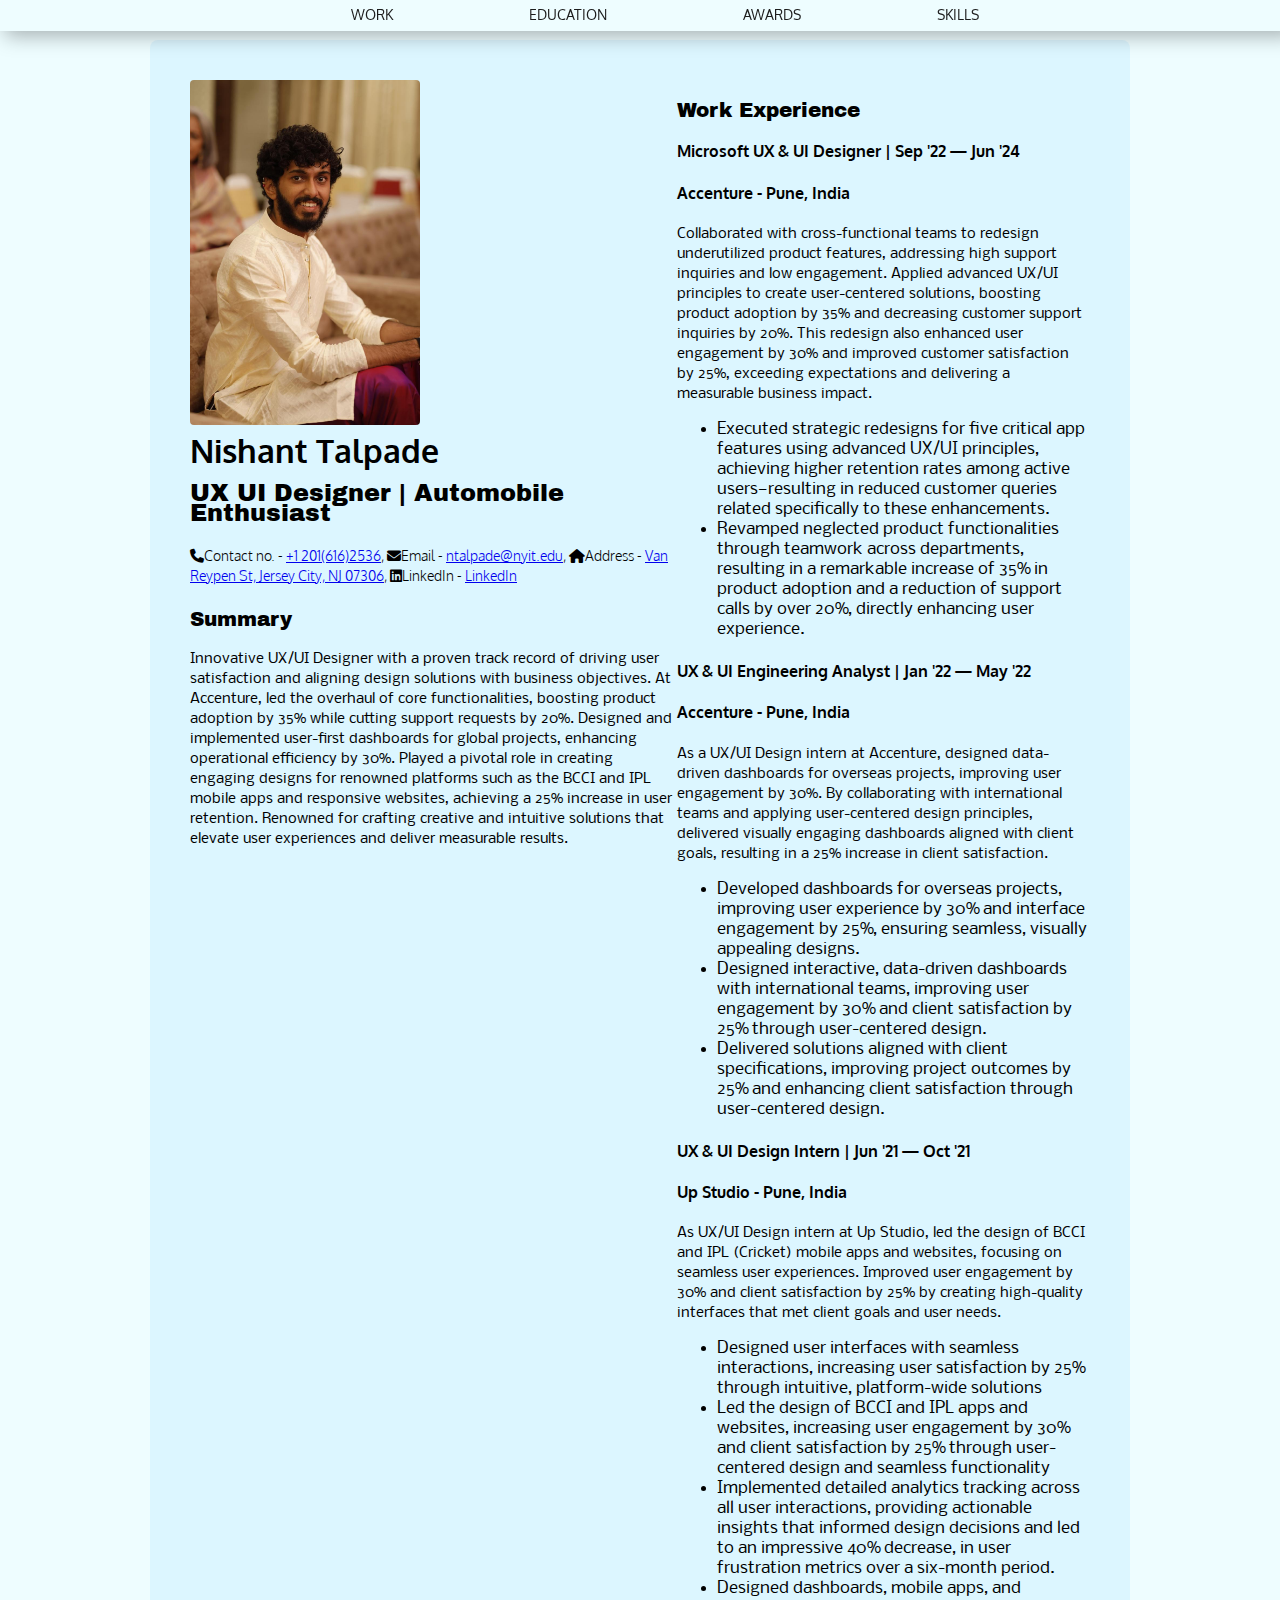
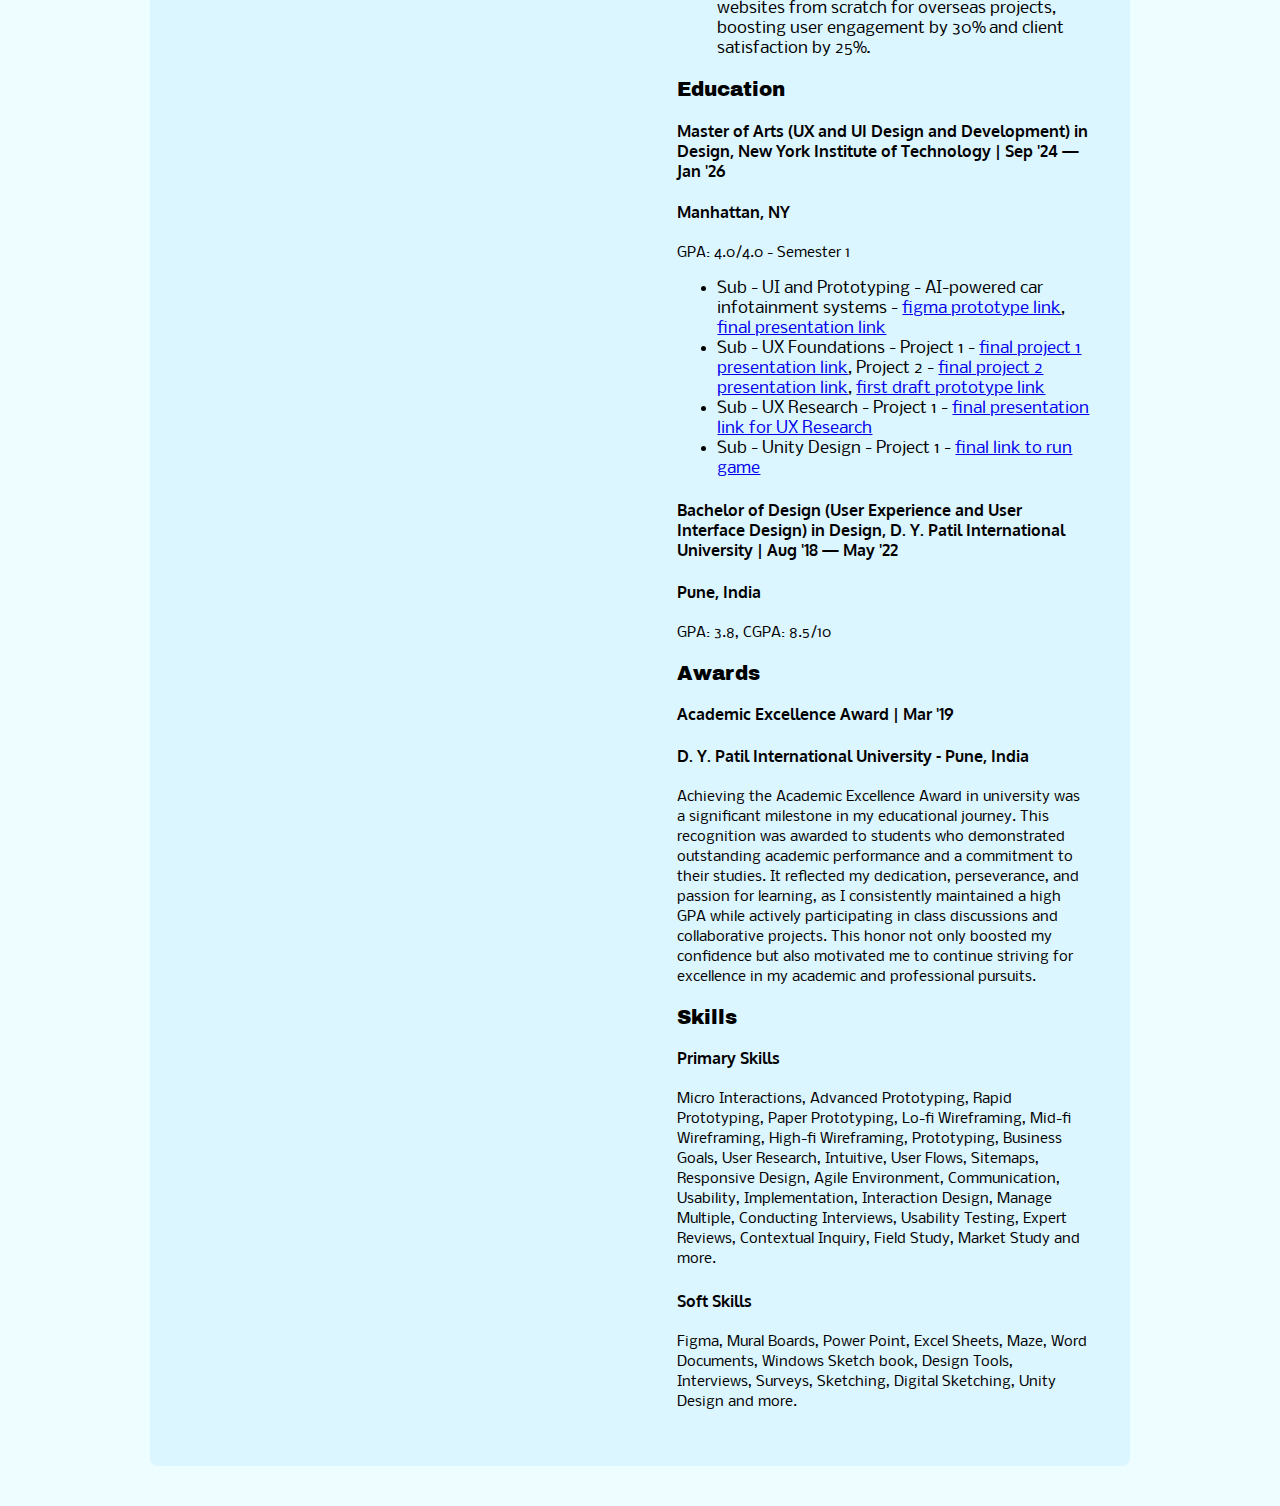
==== index.html @ f49a951a "Added div section 1 in html and seperated it from main section" ====
<html>

<head>

  <!-- Link to text fonts from google fonts -->
  <link rel="preconnect" href="https://fonts.googleapis.com">
  <link rel="preconnect" href="https://fonts.gstatic.com" crossorigin>
  <link href="https://fonts.googleapis.com/css2?family=Archivo+Black&family=Nobile&family=Oxygen&display=swap"
    rel="stylesheet">
  <link rel="stylesheet" href="https://cdnjs.cloudflare.com/ajax/libs/font-awesome/6.7.2/css/all.min.css"
    integrity="sha512-Evv84Mr4kqVGRNSgIGL/F/aIDqQb7xQ2vcrdIwxfjThSH8CSR7PBEakCr51Ck+w+/U6swU2Im1vVX0SVk9ABhg=="
    crossorigin="anonymous" referrerpolicy="no-referrer" />

  <link rel="stylesheet" href="styles.css"> <!-- Linking CSS -->
  <meta name="viewport" content="width=device-width, initial-scale=1.0">
</head>

<body>
  <nav>
    <ul class="menu-container">
      <li><a href="#work">work</a></li>
      <li><a href="#education">education</a></li>
      <li><a href="#awards">awards</a></li>
      <li><a href="#skills">skills</a></li>
    </ul>

  </nav>
  <div class="container">
    <div class="section1">
      <aside class="sidebar">
        <figure class="headshot">
          <!--headshot image here-->
          <img src="img/Nishant Profile.jpg" alt="nishant profile image" />
  
        </figure>
      </aside>

      <!-- Personal Details section -->
      <header>
        <h1>Nishant Talpade</h1>
        <h2>UX UI Designer | Automobile Enthusiast</h2>
        <h5><i class="fa-solid fa-phone"></i>Contact no. - <a href="+1 201(616)2536">+1 201(616)2536</a>,
          <i class="fa-solid fa-envelope"></i>Email - <a href="ntalpade@nyit.edu">ntalpade@nyit.edu</a>,
          <i class="fa-solid fa-house"></i>Address - <a href="https://maps.app.goo.gl/MZr3hN2otHsZEBND6">Van
            Reypen St, Jersey City, NJ 07306</a>, <i class="fa-brands fa-linkedin"></i>LinkedIn -
          <a href="https://www.linkedin.com/in/nishant-talpade-uxuidesigner-experienced/">LinkedIn</a>
        </h5>
      </header>

      <!-- Summary section -->
      <section class="summary">
        <h3>Summary</h3>
        <p> Innovative UX/UI Designer with a proven track record of driving user satisfaction and aligning design
          solutions with business objectives. At Accenture, led the overhaul of
          core functionalities, boosting product adoption by 35% while cutting support requests by 20%. Designed and
          implemented user-first dashboards for global projects,
          enhancing operational efficiency by 30%. Played a pivotal role in creating engaging designs for renowned
          platforms such as the BCCI and IPL mobile apps and responsive
          websites, achieving a 25% increase in user retention. Renowned for crafting creative and intuitive solutions
          that elevate user experiences and deliver measurable results.</p>

      </section>

    </div>
    
    <main class="content">
      <!-- Work section -->
      <section class="work-history" id="work-history">
        <article class="work">
          <h3>Work Experience</h3>
          <h4> Microsoft UX & UI Designer | Sep '22 — Jun '24</h4>
          <h4>Accenture - Pune, India</h4>

          <p> Collaborated with cross-functional teams to redesign underutilized product features, addressing high
            support inquiries and low engagement. Applied advanced UX/UI
            principles to create user-centered solutions, boosting product adoption by 35% and decreasing customer
            support inquiries by 20%. This redesign also enhanced user
            engagement by 30% and improved customer satisfaction by 25%, exceeding expectations and delivering a
            measurable business impact.</p>

          <ul class="bullet-points">
            <li>Executed strategic redesigns for five critical app features using advanced UX/UI principles, achieving
              higher retention rates among active users—resulting in reduced
              customer queries related specifically to these enhancements.</li>
            <li>Revamped neglected product functionalities through teamwork across departments, resulting in a
              remarkable increase of 35% in product adoption and a reduction of
              support calls by over 20%, directly enhancing user experience.</li>
          </ul>


        </article>
      </section>
      <!-- Work section -->
      <section class="work-history" id="work-history">
        <article class="work">
          <h4>UX & UI Engineering Analyst | Jan '22 — May '22</h4>
          <h4>Accenture - Pune, India</h4>

          <p> As a UX/UI Design intern at Accenture, designed data-driven dashboards for overseas projects, improving
            user engagement by 30%. By collaborating with international
            teams and applying user-centered design principles, delivered visually engaging dashboards aligned with
            client goals, resulting in a 25% increase in
            client satisfaction.</p>

          <ul class="bullet-points">
            <li>Developed dashboards for overseas projects, improving user experience by 30% and interface engagement by
              25%, ensuring seamless,
              visually appealing designs.</li>
            <li> Designed interactive, data-driven dashboards with international teams, improving user engagement by 30%
              and client
              satisfaction by 25% through user-centered design.</li>
            <li> Delivered solutions aligned with client specifications, improving project outcomes by 25% and enhancing
              client satisfaction through user-centered design.
            </li>
          </ul>


        </article>
      </section>

      <!-- Work section -->
      <section class="work-history" id="work-history">
        <article class="work">
          <h4>UX & UI Design Intern | Jun '21 — Oct '21</h4>
          <h4>Up Studio - Pune, India</h4>

          <p>As UX/UI Design intern at Up Studio, led the design of BCCI and IPL (Cricket) mobile apps and websites,
            focusing on seamless user experiences. Improved user
            engagement by 30% and client satisfaction by 25% by creating high-quality interfaces that met client goals
            and user needs.</p>

          <ul class="bullet-points">
            <li>Designed user interfaces with seamless interactions, increasing user satisfaction by 25% through
              intuitive, platform-wide solutions
            </li>
            <li>Led the design of BCCI and IPL apps and websites, increasing user engagement by 30% and client
              satisfaction by 25% through user-centered design and seamless
              functionality</li>
            <li>Implemented detailed analytics tracking across all user interactions, providing actionable insights that
              informed design decisions and led to an impressive 40% decrease,
              in user frustration metrics over a six-month period.</li>
            <li>Designed dashboards, mobile apps, and websites from scratch for overseas projects, boosting user
              engagement by 30% and client satisfaction by 25%.</li>
          </ul>


        </article>
      </section>
      </section>

      <!-- Education section -->
      <section class="education" id="education">
        <article class="education">
          <h3>Education</h3>
          <h4>Master of Arts (UX and UI Design and Development) in Design, New York Institute of Technology |
            Sep '24 — Jan '26</h4>
          <h4>Manhattan, NY</h4>

          <p>GPA: 4.0/4.0 - Semester 1</p>
          <ul class="bullet-points">
            <li>Sub - UI and Prototyping - AI-powered car infotainment systems - <a
                href="https://www.figma.com/proto/tv7R2EOJe2W295MR6ABLVs/Sub---UI-and-Prototyping?page-id=369%3A9132&node-id=537-70006&p=f&viewport=858%2C301%2C0.03&t=QHUsijRQCb39OyJa-1&scaling=scale-down-width&content-scaling=fixed&starting-point-node-id=537%3A70006">figma
                prototype link</a>, <a
                href="https://www.figma.com/deck/8XWHKlDjfhBZQDBjOPRMLF/UI-and-Prototyping-Final-Presentation?node-id=1-540&viewport=-110%2C-43%2C0.61&t=Wlf7tBzmVVCei0SN-1&scaling=min-zoom&content-scaling=fixed&page-id=0%3A1">final
                presentation link</a></li>
            <li>Sub - UX Foundations - Project 1 - <a
                href="file:///I:/All%20Sem%201%20Assignments/First%20Sem/UX%20Foundations/MIDTERM/AI%20Health%20App%20-%20Midterm%201%20Draft.pdf">final
                project 1 presentation link</a>, Project 2 - <a
                href="https://www.figma.com/deck/SBlb05Wq1T7MlcqHh2e6oq/UX-Foundations-Final-Presentation?node-id=1-540&viewport=-110%2C-43%2C0.61&t=RbsFXATZMjOwNKlD-1&scaling=min-zoom&content-scaling=fixed&page-id=0%3A1">final
                project 2 presentation link</a>, <a
                href="https://www.figma.com/proto/3WIqPU7aNrnAxj6YECKgXS/FAAAAR---Food-app---UX-Foundations?page-id=0%3A1&node-id=2045-18192&viewport=198%2C269%2C0.05&t=TYfSsDPglVxTD3EI-1&scaling=scale-down&content-scaling=fixed&starting-point-node-id=99%3A21542">first
                draft prototype link</a></li>
            <li>Sub - UX Research - Project 1 - <a
                href="https://docs.google.com/presentation/d/1qrDFotL5lj5WwEqTx9451JaN1aOUIyP12IfZ9dI-0uM/edit#slide=id.p">final
                presentation link for UX Research</a></li>
            <li>Sub - Unity Design - Project 1 - <a href="https://ntalpade.itch.io/finalproject2dgame">final link to run
                game</a></li>

          </ul>
          <h4>Bachelor of Design (User Experience and User Interface Design) in Design, D. Y.
            Patil International University | Aug '18 — May '22</h4>
          <h4>Pune, India</h4>
          <p>GPA: 3.8, CGPA: 8.5/10</p>

        </article>
      </section>

      <!-- Awards section -->
      <section class="awards" id="awards">
        <article class="awards achieved">
          <h3>Awards</h3>
          <h4>Academic Excellence Award | Mar '19</h4>
          <h4>D. Y. Patil International University - Pune, India</h4>

          <p>Achieving the Academic Excellence Award in university was a significant milestone in my educational
            journey. This recognition was awarded to students who
            demonstrated outstanding academic performance and a commitment to their studies. It reflected my dedication,
            perseverance, and passion for learning, as I consistently
            maintained a high GPA while actively participating in class discussions and collaborative projects. This
            honor not only boosted my confidence but also motivated me to
            continue striving for excellence in my academic and professional pursuits.</p>
        </article>
      </section>

      <!-- Skills section -->

      <section class="skills" id="skills">
        <article class="primary skills and soft skills">
          <h3>Skills</h3>
          <h4>Primary Skills</h4>
          <p> Micro Interactions, Advanced Prototyping, Rapid Prototyping, Paper Prototyping, Lo-fi Wireframing, Mid-fi
            Wireframing, High-fi Wireframing, Prototyping, Business
            Goals, User Research, Intuitive, User Flows, Sitemaps, Responsive Design, Agile Environment, Communication,
            Usability, Implementation, Interaction Design, Manage
            Multiple, Conducting Interviews, Usability Testing, Expert Reviews, Contextual Inquiry, Field Study, Market
            Study and more.</p>

          <h4>Soft Skills</h4>
          <p> Figma, Mural Boards, Power Point, Excel Sheets, Maze, Word Documents, Windows Sketch book, Design Tools,
            Interviews, Surveys, Sketching, Digital Sketching, Unity
            Design and more.</p>
        </article>
      </section>

      <section class="information">

      </section>
      <section class="education">

      </section>
      <section class="skills">

      </section>
      <section class certifications>

      </section>

    </main>
  </div>
  <footer>

  </footer>
</body>

</html>
---- styles.css ----
html {
  scroll-behavior: smooth;
}


body {
    background-color: #eefdff;
    font-family: "Nobile", serif;
    line-height: 20px;

    
}

.container {
    display:flex;
    width: 900px;
    padding: 40px;
    margin: 40px auto;
    background-color: #dcf6ff;
    border-radius: 8px;
}


.headshot img{
    width: 230px;  /* Set width */
    height: auto;  /* Set height */
    border-radius: 4px;
    
  }

  .headshot {
    margin-left: 0px!important; 
    margin-top: 0px;
  }

h1 {
    font-family: "Oxygen", serif;
  font-weight: 900;
  font-style: normal;
  font-size: 32px;
  margin-top: 0px;
  

}

h2 {
    font-family: "Archivo Black", serif;
  font-weight: 400;
  font-style: normal;
  font-size: 24px;


}

h3 {
    font-family: "Archivo Black", serif;
  font-weight: 400;
  font-style: normal;
  font-size: 20px;


}

h4 {
    font-family: "Oxygen", serif;
  font-weight: 900;
  font-style: normal;
  font-size: 16px;

}

h5 { 
  font-family: "Oxygen", serif;
  font-weight: 300;
  font-style: normal;
  font-size: 14px;
}

p {
    font-family: "Nobile", serif;
  font-weight: 400;
  font-style: normal;
  font-size: 14px;


}

nav {
  background-color: #eefdff;
  padding: 5px;
  filter: drop-shadow(5px 5px 10px rgba(0, 0, 0, 0.3));
  position: fixed; /* Sticks the navbar to the top */
      top: 0;
      left: 0;
      width: 100%;

}

nav ul {
  list-style: none;
  display: flex;
  justify-content: space-evenly;
  width: 900px;
  margin: 0px auto;
}

.menu-container li a{
  color: #1c1c1c;
  text-decoration: none;
  text-transform: uppercase;
  font-size: 14px;
  font-family: "Oxygen", serif



}

.sidebar {
  max-height: 346px;
}

/*for mobile*/
@media screen and (max-width: 576px) {
  .container {
    display: block;
    flex-direction: column-reverse;
  }
  
  
}
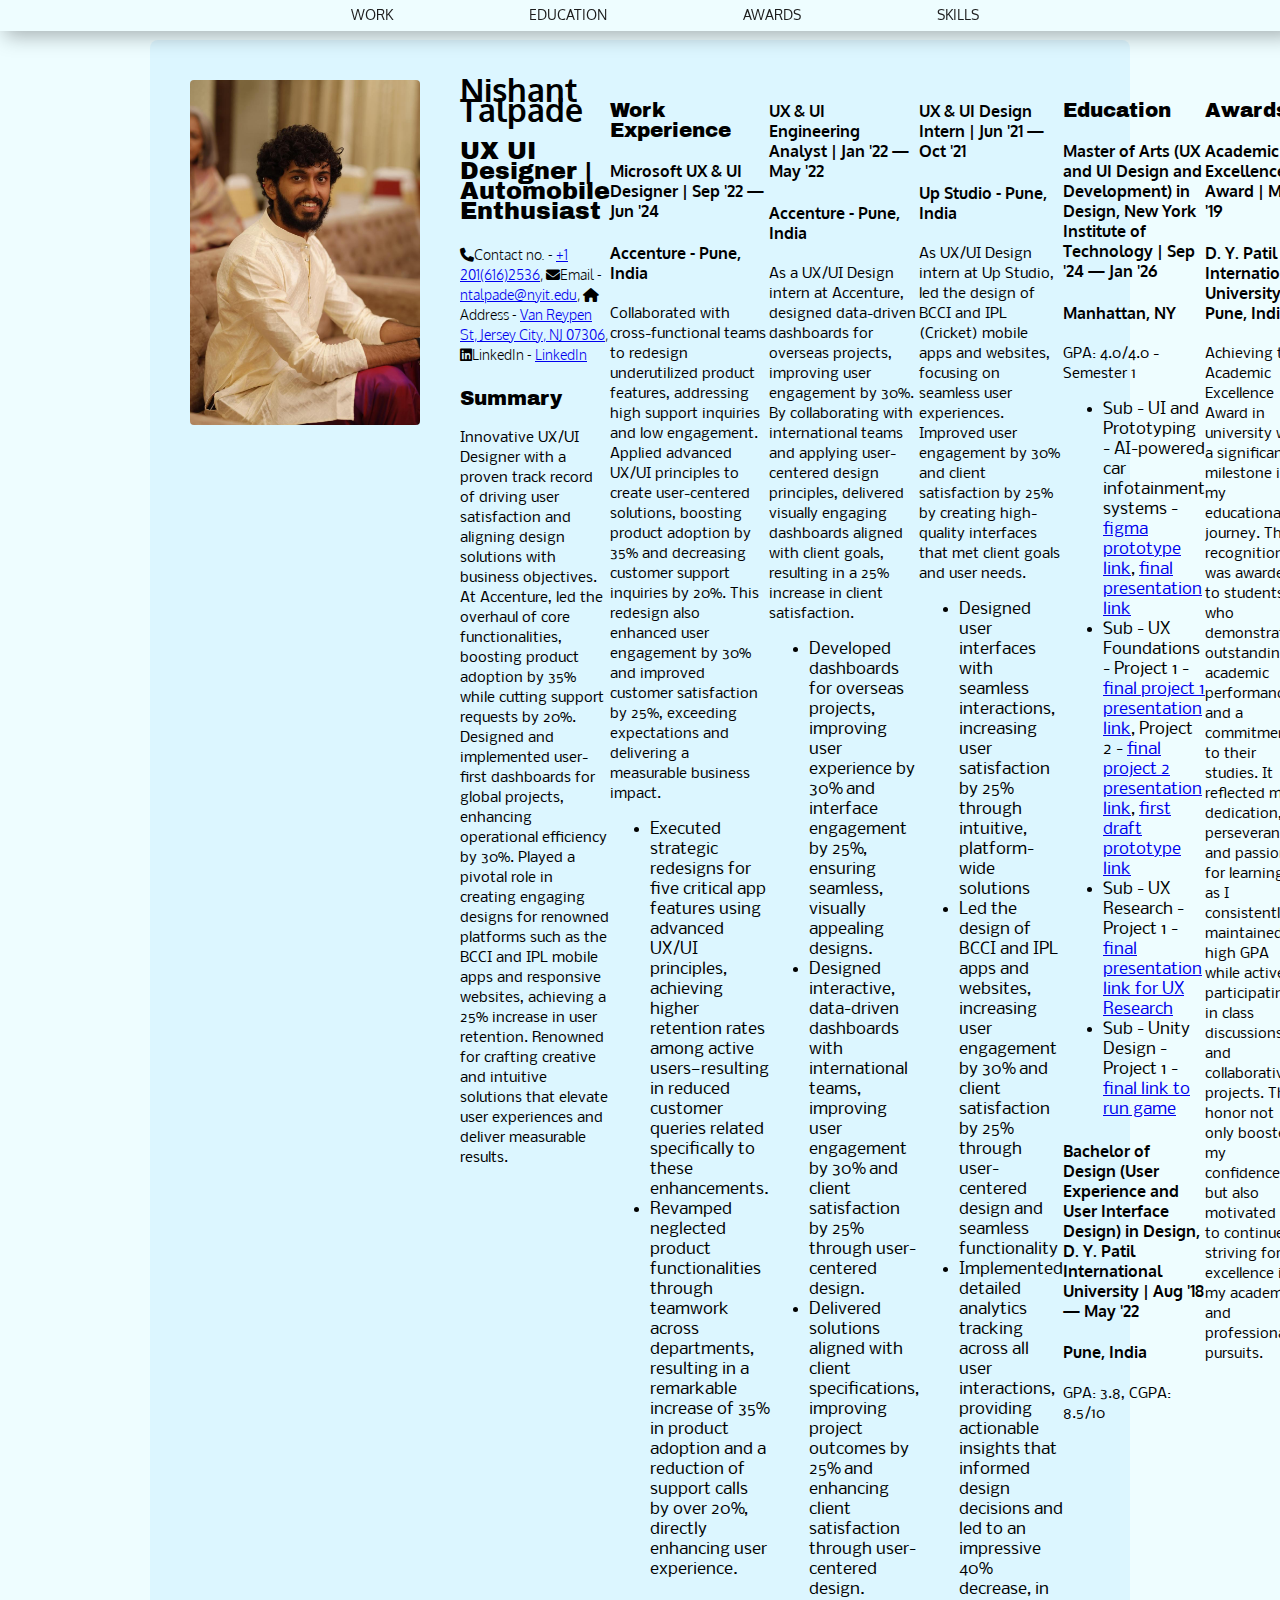
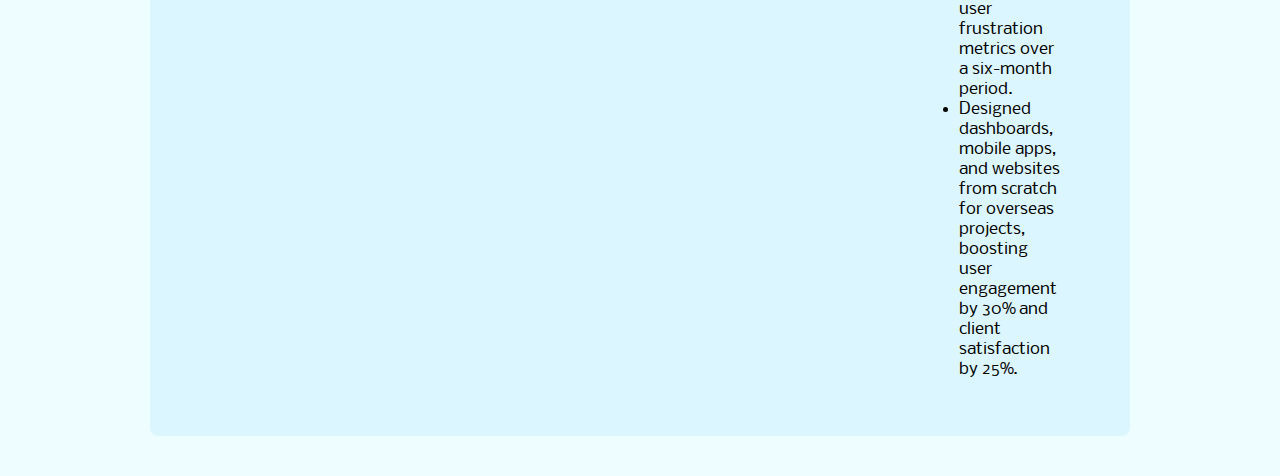
==== commit d68e4ae0: "edited main class content section changed in html" ====
--- a/index.html
+++ b/index.html
@@ -33,7 +33,13 @@
           <img src="img/Nishant Profile.jpg" alt="nishant profile image" />
   
         </figure>
+        
+  
       </aside>
+
+    </div>
+    
+    <main class="content">
 
       <!-- Personal Details section -->
       <header>
@@ -60,10 +66,8 @@
           that elevate user experiences and deliver measurable results.</p>
 
       </section>
-
-    </div>
-    
-    <main class="content">
+    </main>
+
       <!-- Work section -->
       <section class="work-history" id="work-history">
         <article class="work">
@@ -235,7 +239,7 @@
 
       </section>
 
-    </main>
+    
   </div>
   <footer>
 
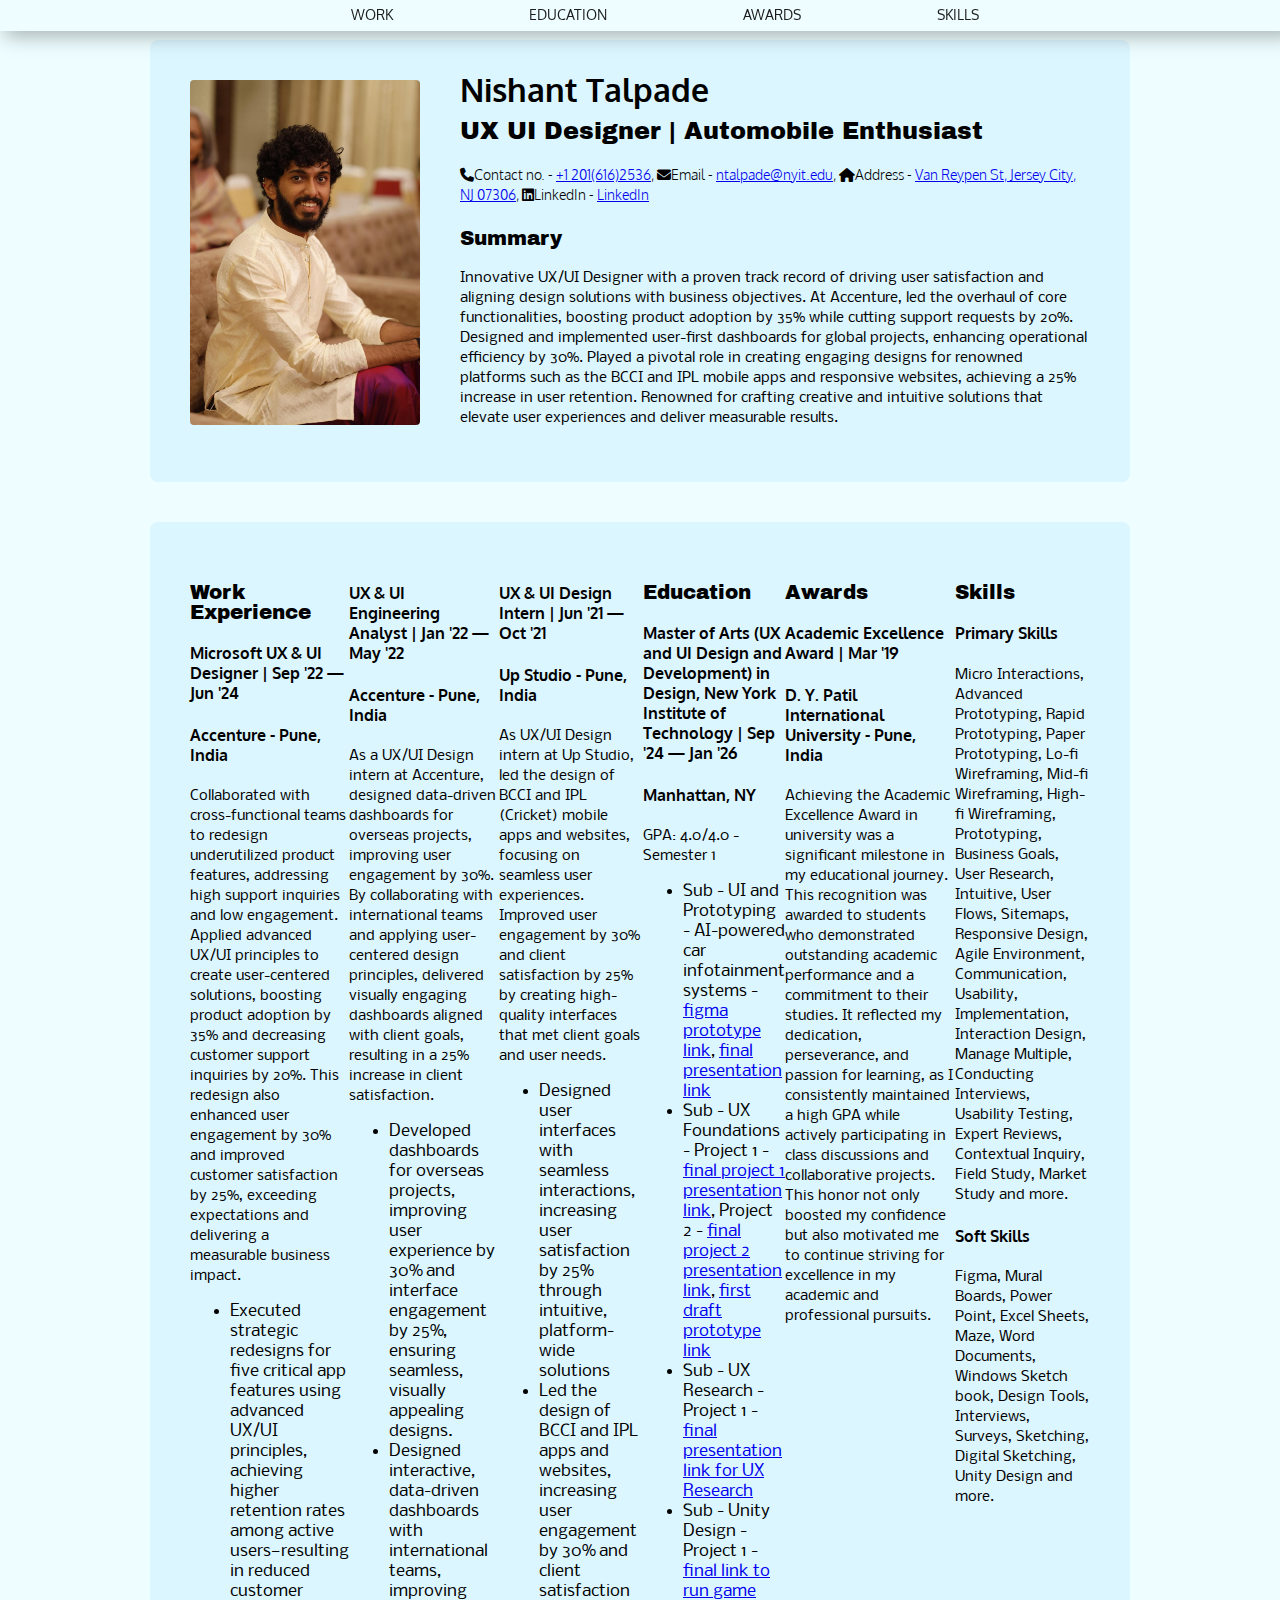
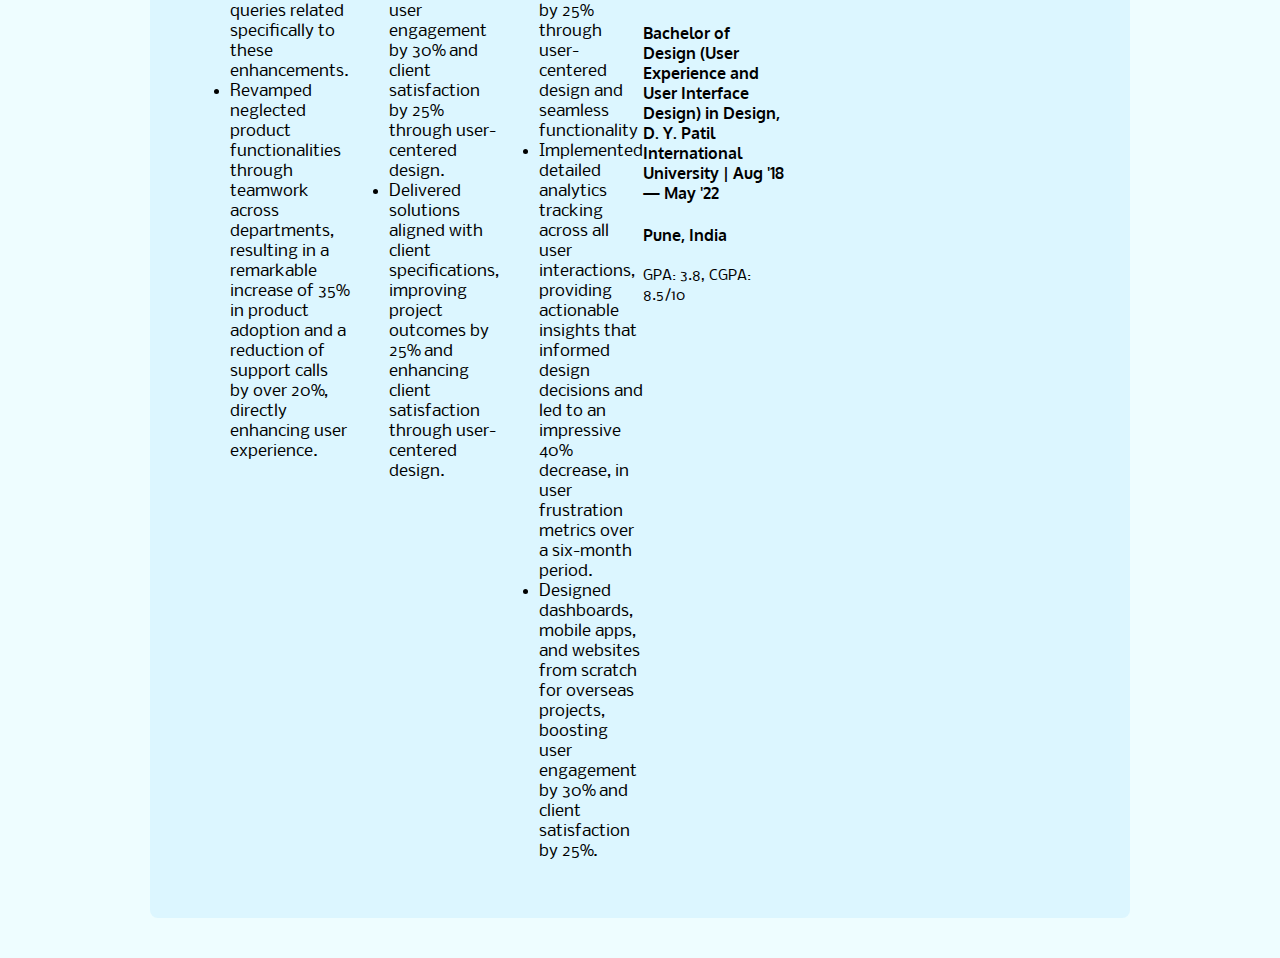
==== commit 1a67f7be: "edited and added dive and wokrk section changed in html" ====
--- a/index.html
+++ b/index.html
@@ -38,6 +38,7 @@
       </aside>
 
     </div>
+
     
     <main class="content">
 
@@ -67,7 +68,9 @@
 
       </section>
     </main>
-
+  </div>
+
+    <div class="container">
       <!-- Work section -->
       <section class="work-history" id="work-history">
         <article class="work">
@@ -226,6 +229,10 @@
         </article>
       </section>
 
+    </div>
+
+      
+
       <section class="information">
 
       </section>
@@ -240,7 +247,7 @@
       </section>
 
     
-  </div>
+  
   <footer>
 
   </footer>
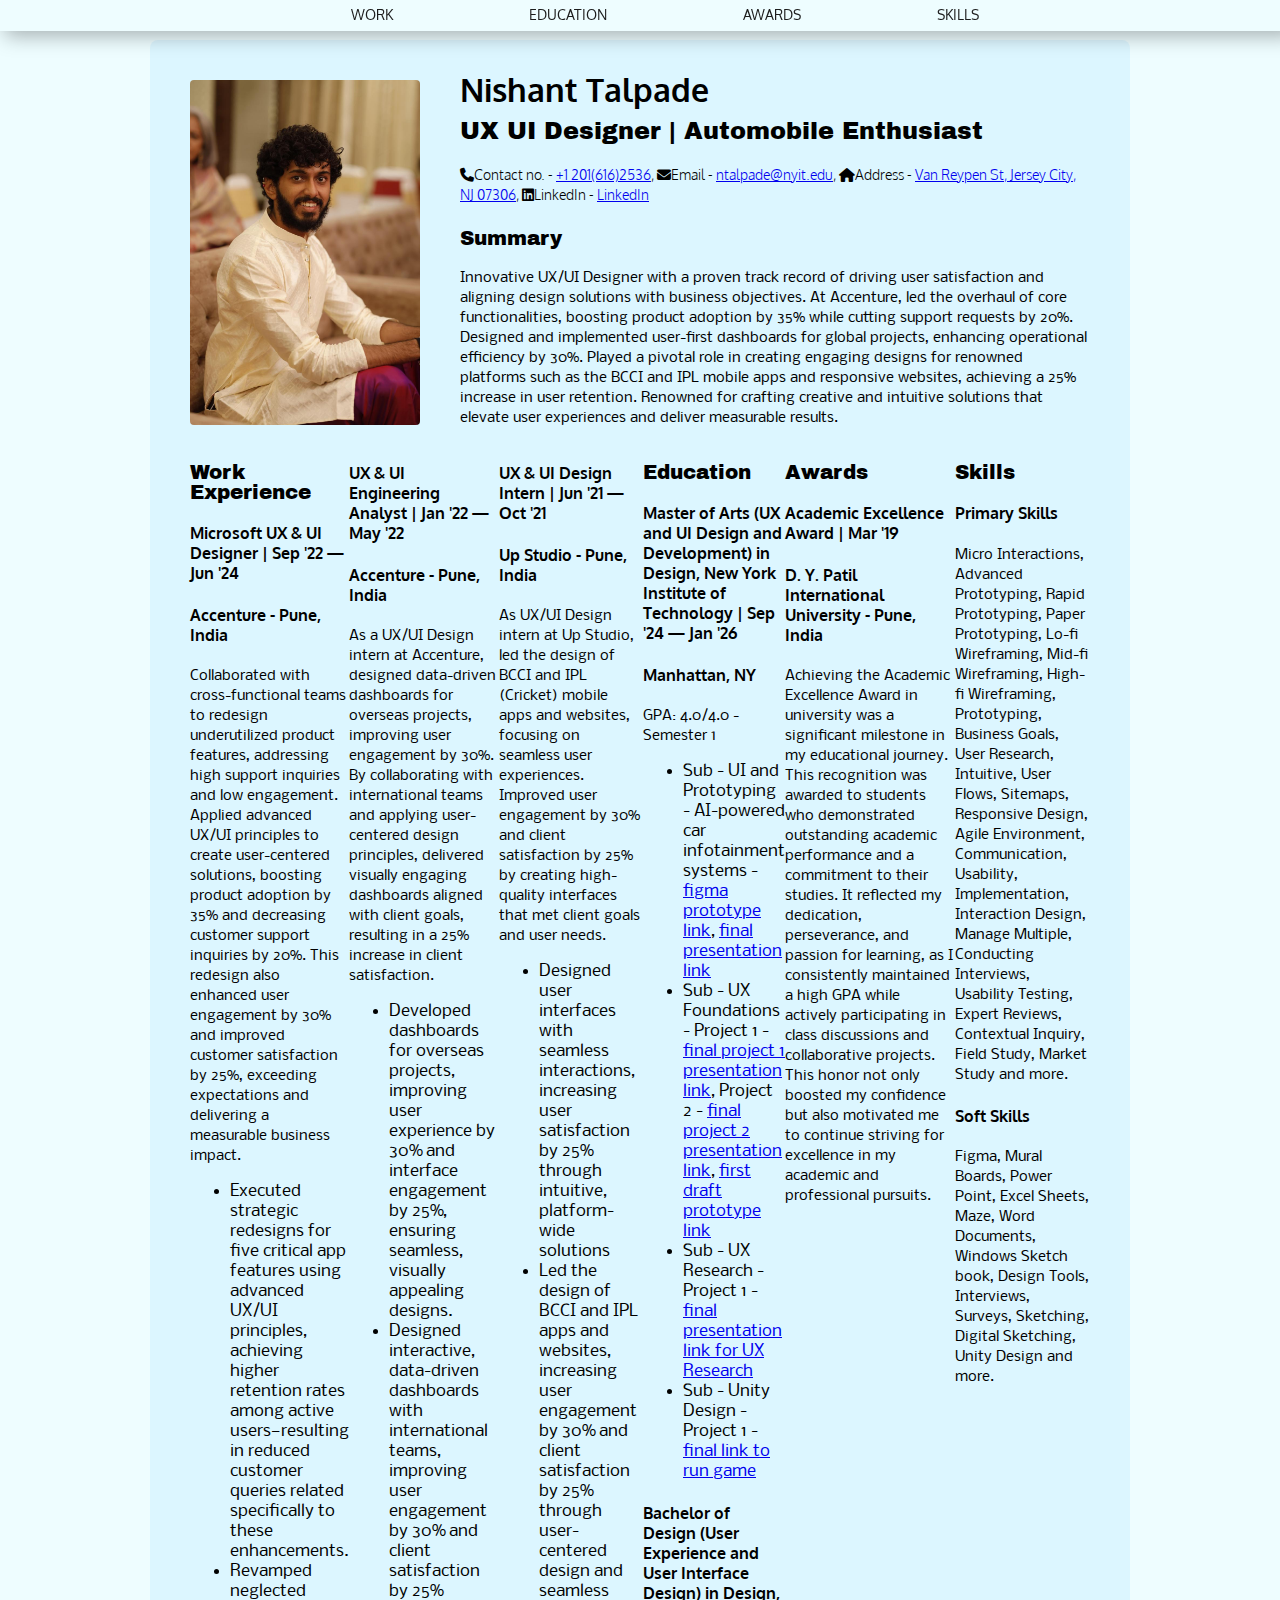
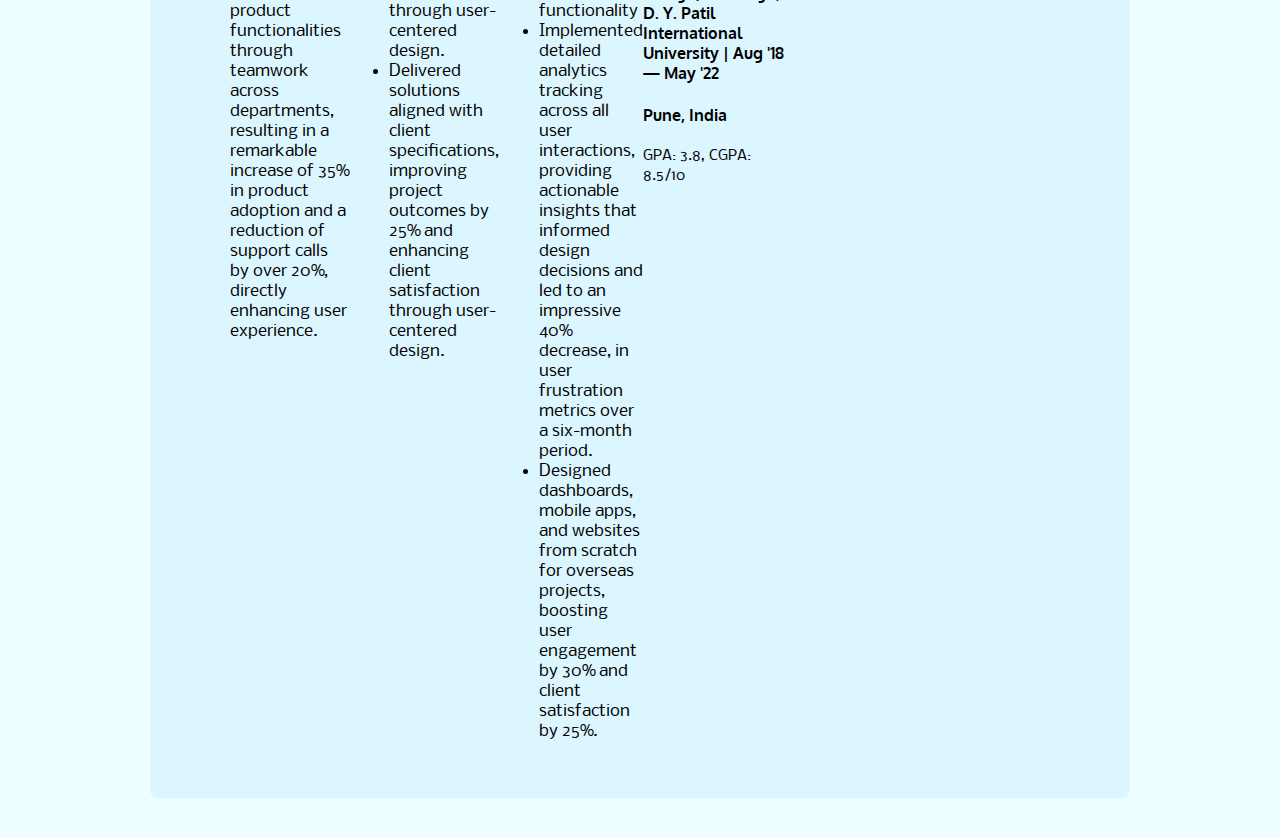
==== commit 44b3a4bf: "added container spacing to sec. 1 and sec. 2 in html and css" ====
--- a/index.html
+++ b/index.html
@@ -25,8 +25,7 @@
     </ul>
 
   </nav>
-  <div class="container">
-    <div class="section1">
+  <div class="container section1">
       <aside class="sidebar">
         <figure class="headshot">
           <!--headshot image here-->
@@ -36,9 +35,6 @@
         
   
       </aside>
-
-    </div>
-
     
     <main class="content">
 
@@ -70,7 +66,7 @@
     </main>
   </div>
 
-    <div class="container">
+    <div class="container section2" >
       <!-- Work section -->
       <section class="work-history" id="work-history">
         <article class="work">
--- a/styles.css
+++ b/styles.css
@@ -119,6 +119,19 @@
   max-height: 346px;
 }
 
+.section1{
+  margin-bottom: 0px !important;
+  border-radius: 8px 8px 0px 0px;
+  padding-bottom: 0px;
+}
+
+
+.section2{
+  margin-top: 0px !important;
+  border-radius: 0px 0px 8px 8px;
+  padding-top: 0px;
+}
+
 /*for mobile*/
 @media screen and (max-width: 576px) {
   .container {
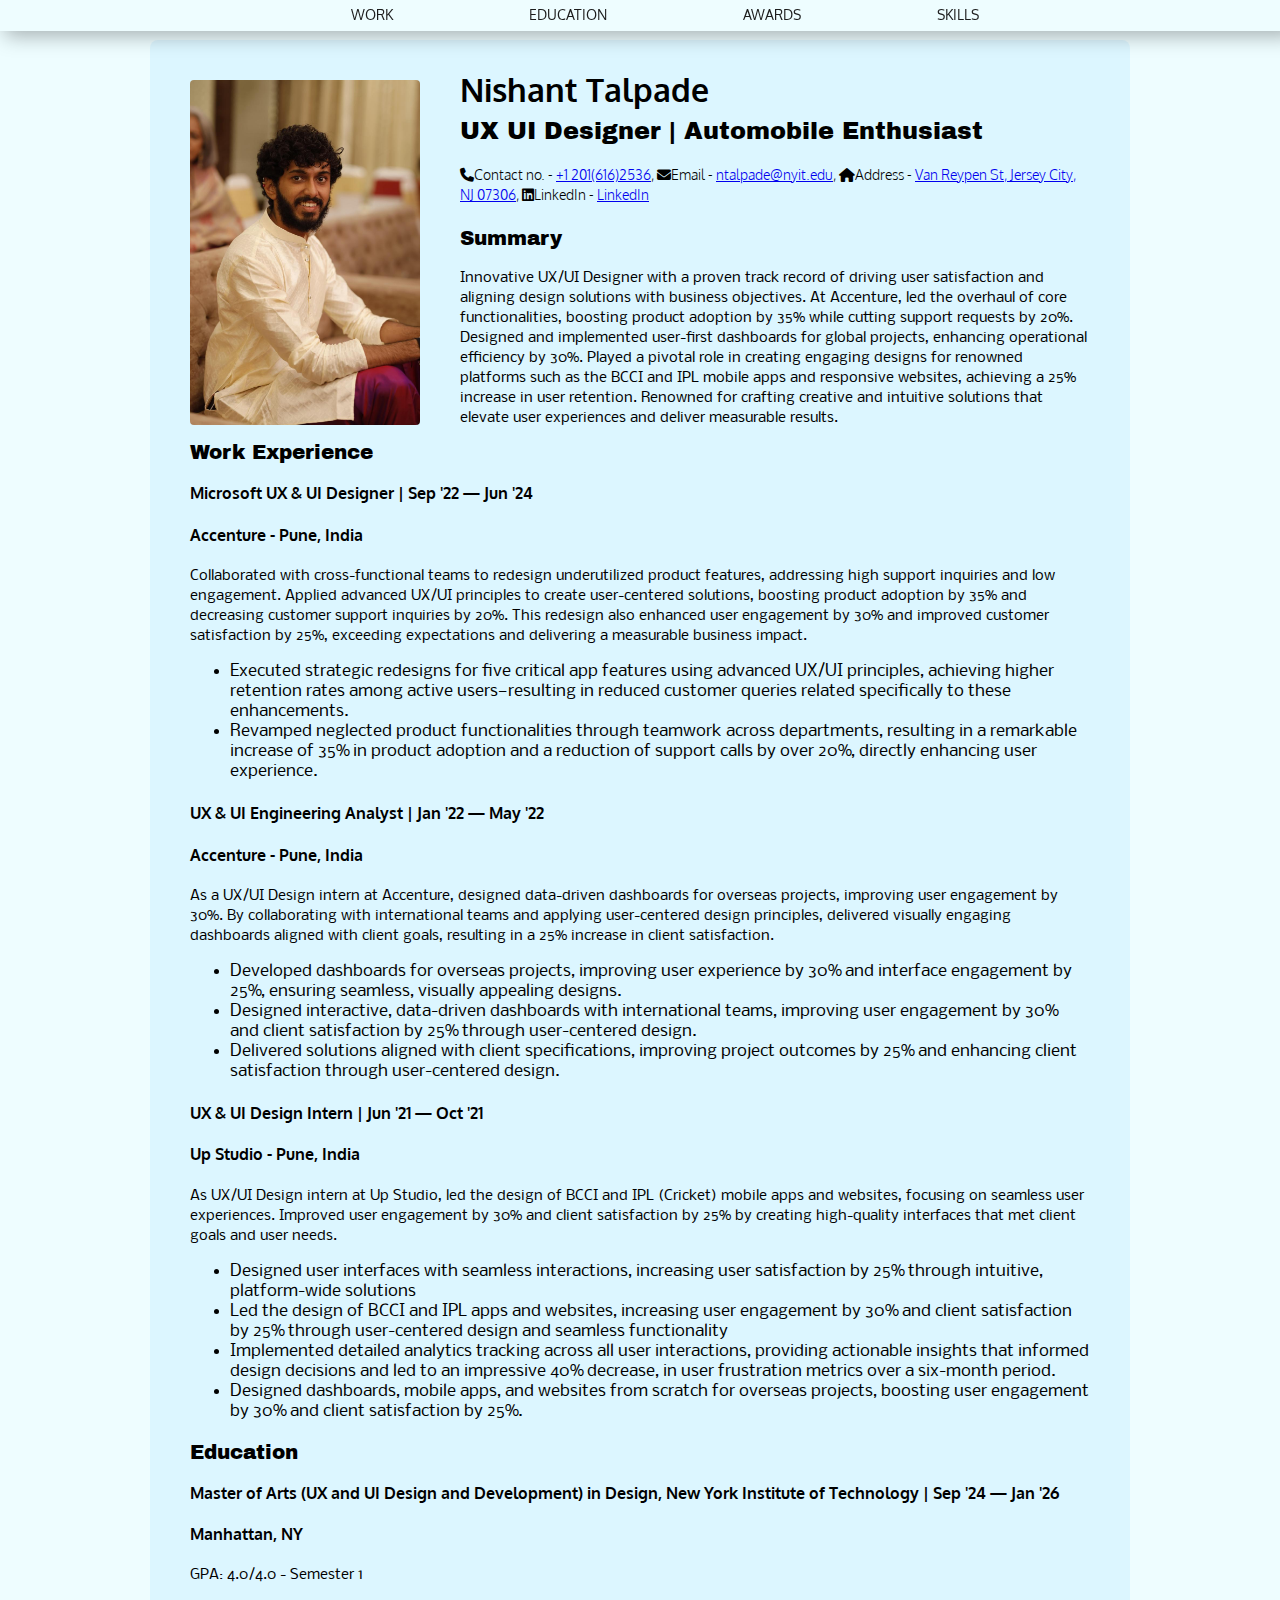
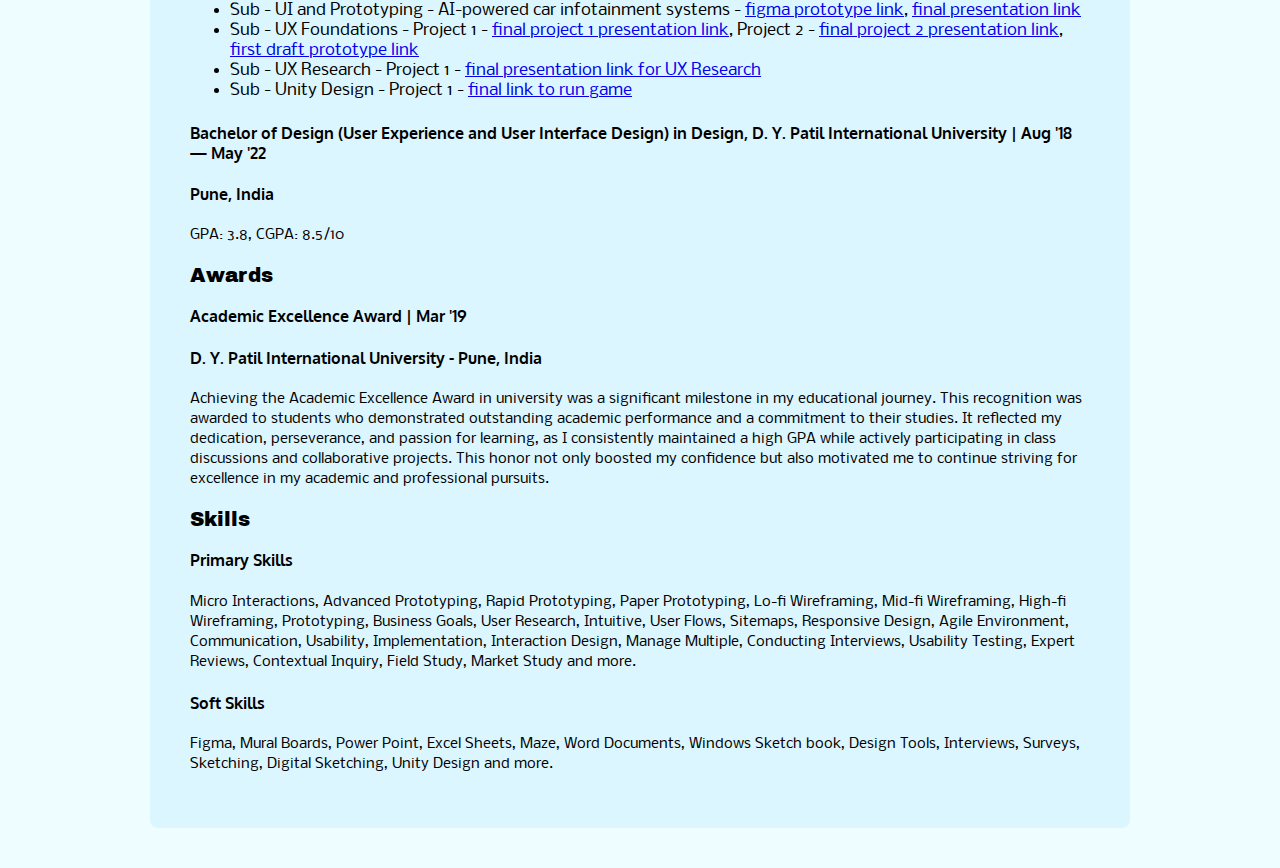
==== commit 6b22daf2: "edited work ex. margintop0" ====
--- a/index.html
+++ b/index.html
@@ -68,9 +68,9 @@
 
     <div class="container section2" >
       <!-- Work section -->
-      <section class="work-history" id="work-history">
+      <div class="work-history" id="work-history">
         <article class="work">
-          <h3>Work Experience</h3>
+          <h3 class="margintop0">Work Experience</h3>
           <h4> Microsoft UX & UI Designer | Sep '22 — Jun '24</h4>
           <h4>Accenture - Pune, India</h4>
 
@@ -92,7 +92,7 @@
 
 
         </article>
-      </section>
+      </div>
       <!-- Work section -->
       <section class="work-history" id="work-history">
         <article class="work">
--- a/styles.css
+++ b/styles.css
@@ -85,6 +85,12 @@
 
 }
 
+.margintop0{
+  
+    margin-top: 0px!important;
+
+}
+
 nav {
   background-color: #eefdff;
   padding: 5px;
@@ -130,6 +136,7 @@
   margin-top: 0px !important;
   border-radius: 0px 0px 8px 8px;
   padding-top: 0px;
+  display: block;
 }
 
 /*for mobile*/
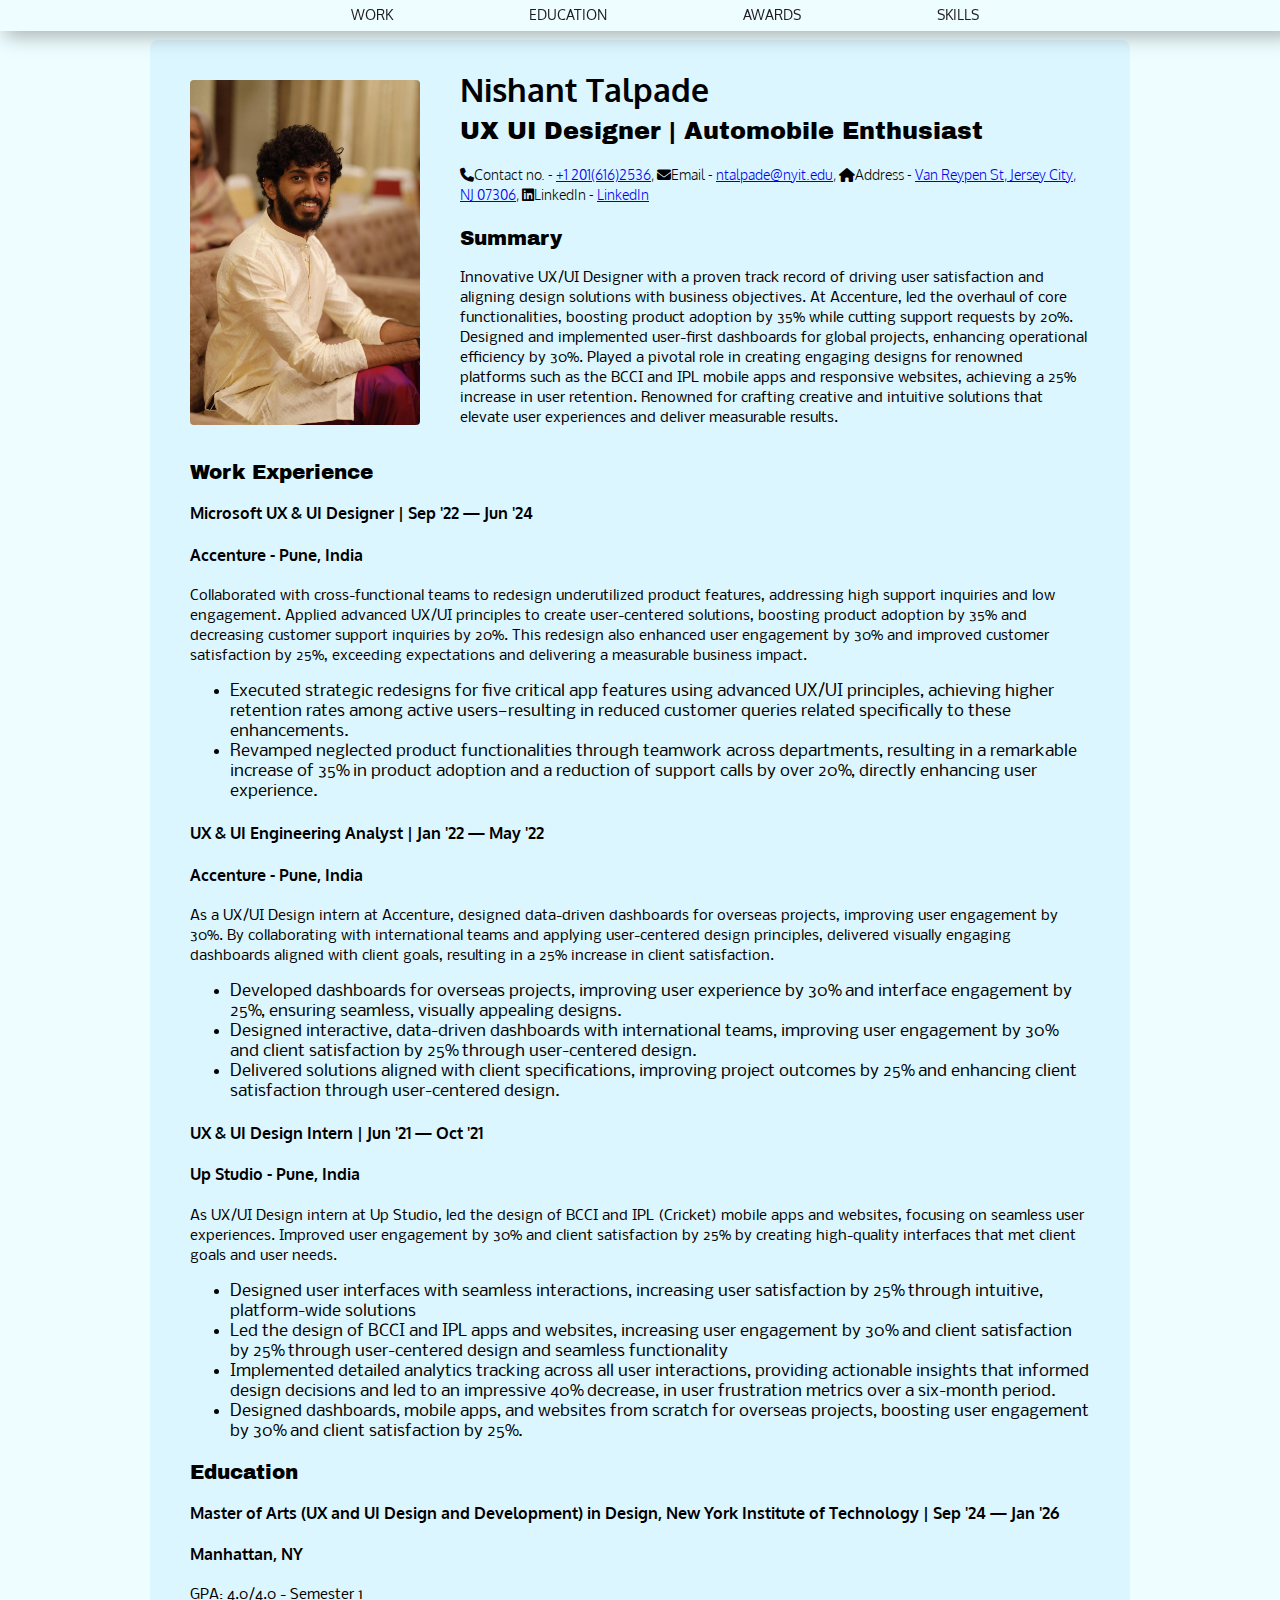
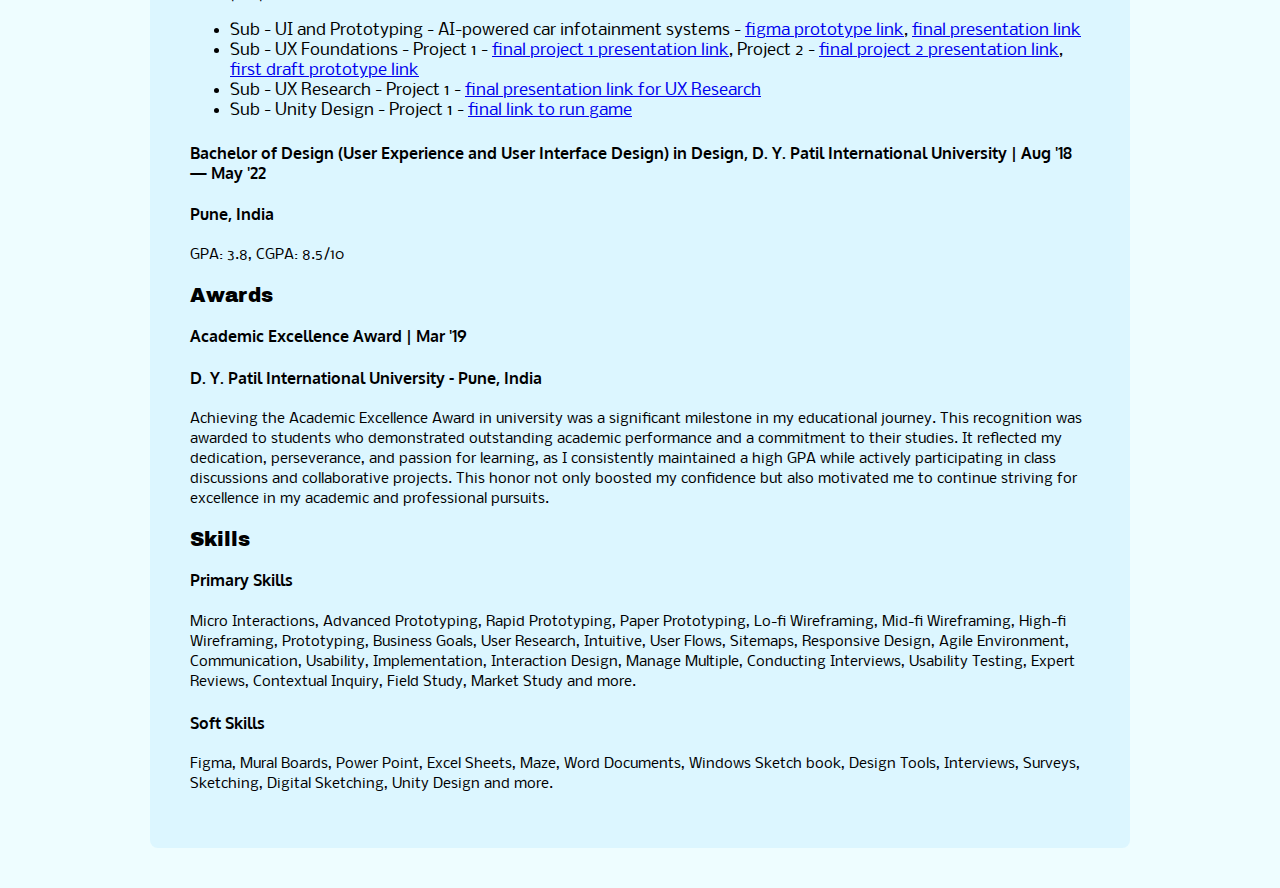
==== commit 213809c6: "removed id from section to scroll" ====
--- a/index.html
+++ b/index.html
@@ -18,7 +18,7 @@
 <body>
   <nav>
     <ul class="menu-container">
-      <li><a href="#work">work</a></li>
+      <li><a href="#work-history">work</a></li>
       <li><a href="#education">education</a></li>
       <li><a href="#awards">awards</a></li>
       <li><a href="#skills">skills</a></li>
@@ -94,7 +94,7 @@
         </article>
       </div>
       <!-- Work section -->
-      <section class="work-history" id="work-history">
+      <section class="work-history">
         <article class="work">
           <h4>UX & UI Engineering Analyst | Jan '22 — May '22</h4>
           <h4>Accenture - Pune, India</h4>
@@ -122,7 +122,7 @@
       </section>
 
       <!-- Work section -->
-      <section class="work-history" id="work-history">
+      <section class="work-history">
         <article class="work">
           <h4>UX & UI Design Intern | Jun '21 — Oct '21</h4>
           <h4>Up Studio - Pune, India</h4>
--- a/styles.css
+++ b/styles.css
@@ -128,7 +128,7 @@
 .section1{
   margin-bottom: 0px !important;
   border-radius: 8px 8px 0px 0px;
-  padding-bottom: 0px;
+  padding-bottom: 20px;
 }
 
 
